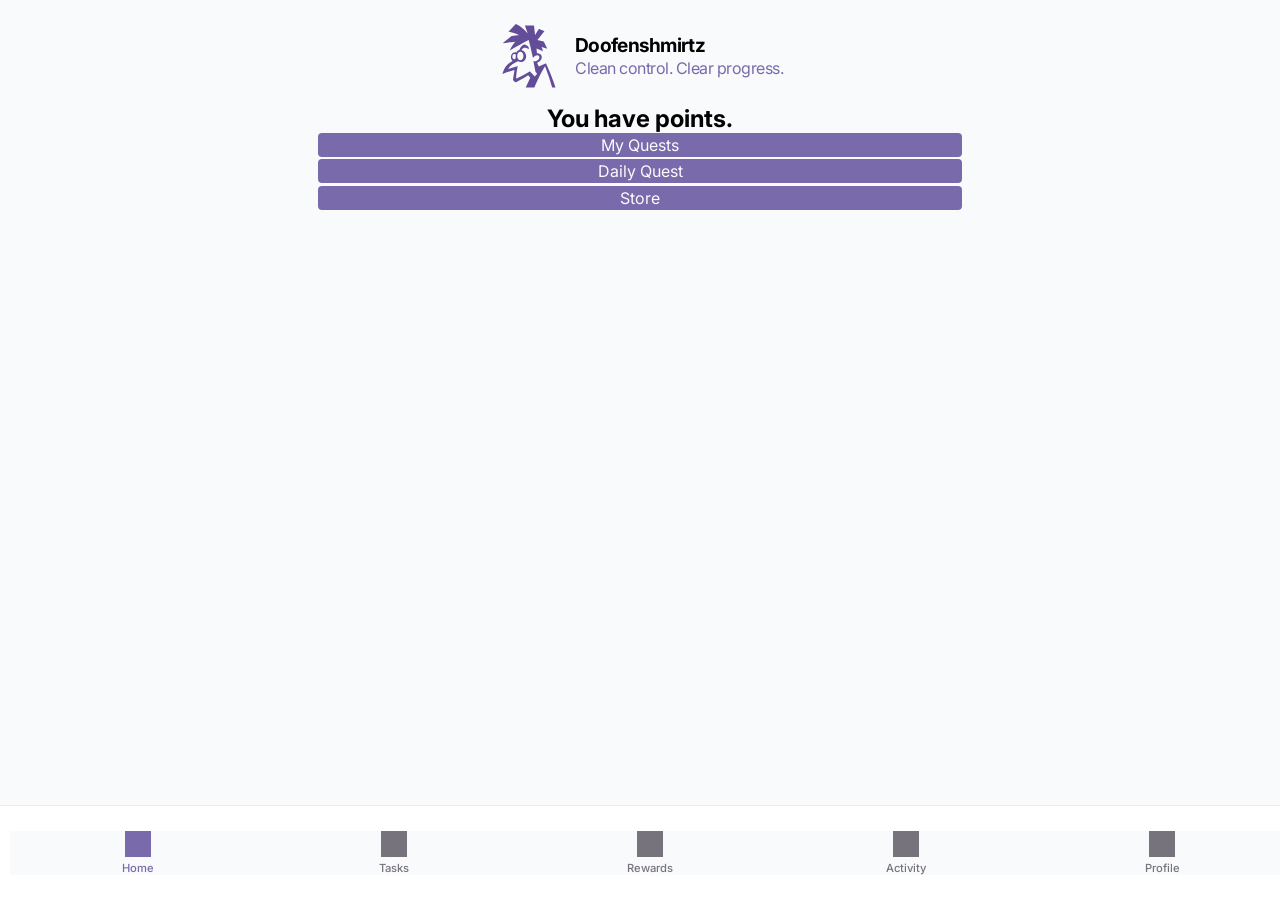
==== frontend/index.html @ cbff8dda "Merge branch 'development' into feat/authentication-flow" ====
<!-- Use backend code to fetch user info, to be reflected in the home page and profile section -->

<head>
    <link rel="stylesheet" href="css/style.css">
    <link rel="stylesheet" href="./css/common.css">
    <link rel="stylesheet" href="./css/font.css">
    <link rel="stylesheet" href="./css/icon.css">
    <link rel="stylesheet" href="./css/nav.css">
    <link rel="stylesheet" href="./css/brand.css">
    <link rel="stylesheet" href="./css/login.css">
    <meta charset="UTF-8">
    <meta name="viewport" content="width=device-width, initial-scale=1.0">

    <title>Doofenshmirtz</title>
</head>

<body>
    <a href="/" class="brand">
        <img class="brand-icon" src="./assets/favicon.svg" alt="">
        <p class="brand__title-container">
            <span class="brand__title-bold">Doofenshmirtz</span>
            <span class="brand__title-description">Clean control. Clear progress.</span>
        </p>
    </a>

    <!-- <a href="" class="header">
        <div class="greeting">
            <h1>Welkom, <?= $username ?? ''?></h1>
        </div>

    </a> -->



    <main>
        <div class="current-points">
            <h2>
                You have <?= $points ?? 0 ?> points.
            </h2>
        </div>

        
        <section class="main-card"> 
            <a href="my-quests.html">
                My Quests
            </a>

            <a href="daily-quest.html">
                Daily Quest
            </a>
        </section>

        <section class="store-section">
                <a href="store.html">Store</a>
        </section>

        
    </main>

    <nav>
        <a href="/">
            <span class="icon icon-home-bg current"></span>
            Home
        </a>

        <a href="/tasks">
            <span class="icon icon-tasks"></span>
            Tasks
        </a>

        <a href="/rewards">
            <span class="icon icon-present"></span>
            Rewards
        </a>

        <a href="/activity">
            <span class="icon icon-activity"></span>
            Activity
        </a>

        <a href="/profile">
            <span class="icon icon-profile"></span>
            Profile
        </a>
    </nav>


<!-- Script for backend API calls -->
    <script type="module">
        import { authApi } from './js/api/index.js';


        console.log(authApi);


    </script>
</body>
---- frontend/css/style.css ----
* {
    background-color: #f8fafb;
    font-family: inter, sans-serif;
    margin: 0;
    padding: 0;
}

h1, h2 {
    color: #030303;
}

/* Nav bar */

/* .header {
    display: flex;
    background-color: #FBFBFB;
    text-decoration: none;
    width: 100%;
    height: 7.2vh;
    flex-direction: row;
    justify-content: space-between;
    padding: 1.7vw 1.7vw;
    position: sticky;
    top: 0;
    z-index: 999;
    border-bottom: 3px solid #e2e5eb;
} */

.greeting, .greeting h1 {
    display: flex;
    background-color: #FBFBFB;
    flex: 1;
    width: 50px;
    align-items: center;
}


/* Main Sections  */

main {
    display: flex;
    flex-direction: column;
    justify-content: center;
    align-items: center;
    width: 100%;

    padding: 0;
    margin: 0;
}

.current-points {
    display: flex;
    justify-content: center;
    align-items: center;
}

.main-card, .store-section {
    display: flex;
    flex-direction: column;
    justify-content: center;
    align-items: center;

    width: 50%;
    height: 50%;
}

.main-card a, .store-section a {
    display: flex;
    justify-content: center;
    width: 100%;
    height: 8vh;
    margin-bottom: 0.25vh;
    flex: 1;
    background-color: #796AAC;
    border: 2px solid #796AAC;
    color: #fbfbfb;
    text-decoration: none;
    border-radius: 4px;
}

.main-card a:hover, .store-section a:hover {
    background-color: #fbfbfb;
    color: #796AAC;
}





/* footer */

footer {
    display: flex;
    flex-direction: row;
    position: absolute;
  
}
---- frontend/css/font.css ----
@import url('https://fonts.googleapis.com/css2?family=Inter:opsz,wght@14..32,100..900&display=swap');

:root {
  --font-thin: 100;
  --font-light: 300;
  --font-regular: 400;
  --font-medium: 500;
  --font-semibold: 600;
  --font-bold: 700;
  --font-black: 900;
}

body {
  font-family: "Inter", sans-serif;
  font-optical-sizing: auto;
  font-weight: var(--font-regular);
}
---- frontend/css/nav.css ----
nav {
    width: 100%;
    height: 78px;

    padding:
        8px
        max(10px, env(safe-area-inset-right))
        max(8px, env(safe-area-inset-bottom))
        max(10px, env(safe-area-inset-left));

    position: fixed;
    z-index: 100;

    left: 0;
    bottom: 0;

    display: flex;
    align-items: center;
    justify-content: space-around;

    border-top: 1px solid #ECEAF0;

    background-color: rgba(255, 255, 255, 0.96);
}

nav > a {
    min-width: 58px;

    display: flex;
    flex: 1;
    flex-direction: column;
    align-items: center;
    justify-content: center;
    gap: 4px;

    text-decoration: none;

    font-size: 0.7rem;
    font-weight: var(--font-medium);

    color: #77737D;

    transition: color 150ms ease;
}

nav > a > .icon {
    width: 26px;
    height: 26px;

    background-color: currentColor;
}

nav > a:hover {
    color: #4A4650;
}

nav > a:has(> .current) {
    color: #796AAC;
}
---- frontend/css/brand.css ----
.brand {
    padding: 24px 20px 16px;

    display: flex;
    align-items: center;
    justify-content: center;
    gap: 14px;

    text-decoration: none;
    color: #030303;
}

.brand-icon {
    width: 64px;
    height: 64px;
}

.brand__title-container {
    margin: 0;

    display: flex;
    flex-direction: column;

    line-height: 1.15;
}

.brand__title-bold {
    font-size: 1.2rem;
    font-weight: var(--font-bold);
    letter-spacing: -0.7px;
}

.brand__title-description {
    margin-top: 3px;

    font-size: 1rem;
    font-weight: var(--font-regular);
    letter-spacing: -0.5px;

    color: #796AAC;
}
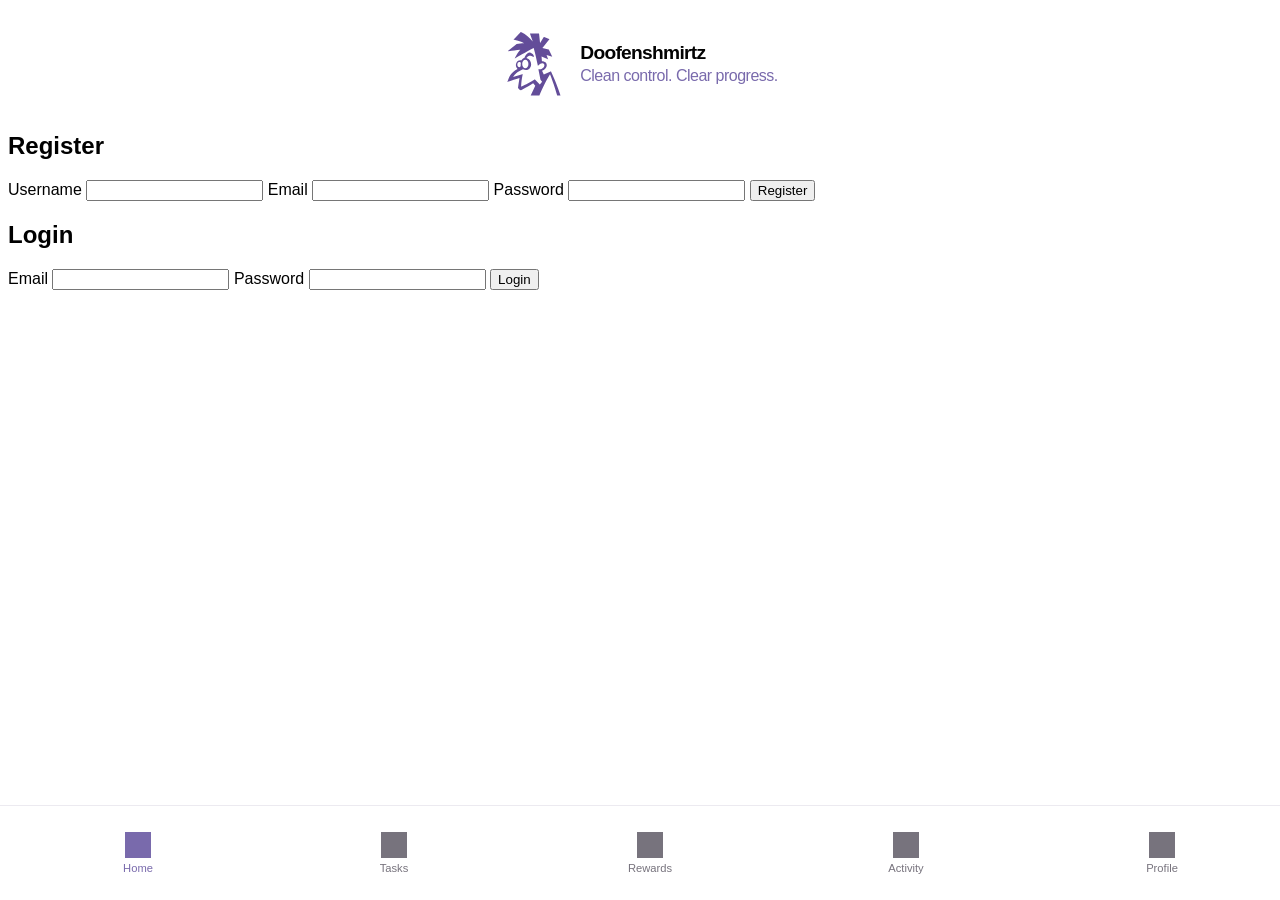
==== commit b89f45c4: "fix: update homepage stylesheet paths" ====
--- a/frontend/index.html
+++ b/frontend/index.html
@@ -1,13 +1,12 @@
 <!-- Use backend code to fetch user info, to be reflected in the home page and profile section -->
 
 <head>
-    <link rel="stylesheet" href="css/style.css">
-    <link rel="stylesheet" href="./css/common.css">
-    <link rel="stylesheet" href="./css/font.css">
-    <link rel="stylesheet" href="./css/icon.css">
-    <link rel="stylesheet" href="./css/nav.css">
-    <link rel="stylesheet" href="./css/brand.css">
-    <link rel="stylesheet" href="./css/login.css">
+    <link rel="stylesheet" href="./css/base/common.css">
+    <link rel="stylesheet" href="./css/base/colors.css">
+    <link rel="stylesheet" href="./css/base/font.css">
+    <link rel="stylesheet" href="./css/base/icon.css">
+    <link rel="stylesheet" href="./css/base/brand.css">
+    <link rel="stylesheet" href="./css/components/nav.css">
     <meta charset="UTF-8">
     <meta name="viewport" content="width=device-width, initial-scale=1.0">
 
@@ -15,6 +14,7 @@
 </head>
 
 <body>
+    <h1>Hallo <span id="username"></span></h1>
     <a href="/" class="brand">
         <img class="brand-icon" src="./assets/favicon.svg" alt="">
         <p class="brand__title-container">
@@ -27,10 +27,7 @@
         <div class="greeting">
             <h1>Welkom, <?= $username ?? ''?></h1>
         </div>
-
     </a> -->
-
-
 
     <main>
         <div class="current-points">
@@ -53,45 +50,32 @@
         <section class="store-section">
                 <a href="store.html">Store</a>
         </section>
-
         
     </main>
 
     <nav>
-        <a href="/">
-            <span class="icon icon-home-bg current"></span>
+        <a href="./index.html">
+            <span class="icon icon-home"></span>
             Home
         </a>
-
-        <a href="/tasks">
+        <a href="./tasks.html">
             <span class="icon icon-tasks"></span>
             Tasks
         </a>
-
-        <a href="/rewards">
+        <a href="./rewards.html">
             <span class="icon icon-present"></span>
             Rewards
         </a>
-
-        <a href="/activity">
+        <a href="./activity.html">
             <span class="icon icon-activity"></span>
             Activity
         </a>
-
-        <a href="/profile">
-            <span class="icon icon-profile"></span>
+        <a href="./profile.html">
+            <span class="icon icon-profile-bg current"></span>
             Profile
         </a>
     </nav>
-
-
-<!-- Script for backend API calls -->
-    <script type="module">
-        import { authApi } from './js/api/index.js';
-
-
-        console.log(authApi);
-
-
-    </script>
+    
+    <!-- Script for backend API calls -->
+    <script type="module" src="./js/home.js"></script>
 </body>
--- a/frontend/css/base/common.css
+++ b/frontend/css/base/common.css
@@ -0,0 +1,13 @@
+* {
+    box-sizing: border-box;
+    padding: 0;
+    margin: 0;
+}
+
+body {
+    min-height: 100svh;
+    overflow-x: hidden;
+    overflow-y: auto;
+    background-color: var(--color-surface);
+    color: var(--color-text-primary);
+}
--- a/frontend/css/base/colors.css
+++ b/frontend/css/base/colors.css
@@ -0,0 +1,19 @@
+:root {
+    --color-brand-primary: #796AAC;
+    --color-brand-dark: #634D99;
+    --color-brand-light: #E7E6FE;
+    --color-accent-mint: #82F5C6;
+    --color-text-primary: #030303;
+    --color-text-secondary: #50525B;
+    --color-text-muted: #77749A;
+    --color-text-purple: #272844;
+    --color-background: #F8FAFF;
+    --color-surface: #FFFFFF;
+    --color-border: #E2E5EB;
+    --color-border-purple: #B9B2D8;
+    --color-error: #9C0006;
+    --color-error-light: #FFC7CE;
+    --color-error-surface: #FFF4F5;
+    --color-disabled-background: #D9D6E6;
+    --color-disabled-text: #6C6590;
+}
--- a/frontend/css/base/font.css
+++ b/frontend/css/base/font.css
@@ -0,0 +1,17 @@
+@import url('https://fonts.googleapis.com/css2?family=Inter:opsz,wght@14..32,100..900&display=swap');
+
+:root {
+  --font-thin: 100;
+  --font-light: 300;
+  --font-regular: 400;
+  --font-medium: 500;
+  --font-semibold: 600;
+  --font-bold: 700;
+  --font-black: 900;
+}
+
+body {
+  font-family: "Inter", sans-serif;
+  font-optical-sizing: auto;
+  font-weight: var(--font-regular);
+}
--- a/frontend/css/base/icon.css
+++ b/frontend/css/base/icon.css
@@ -0,0 +1,123 @@
+.icon {
+    display: inline-block;
+    flex-shrink: 0;
+
+    background-color: currentColor;
+
+    mask-size: contain;
+    mask-position: center;
+    mask-repeat: no-repeat;
+
+    -webkit-mask-size: contain;
+    -webkit-mask-position: center;
+    -webkit-mask-repeat: no-repeat;
+}
+
+.icon-home {
+    mask-image: url('../../assets/icons/home.svg');
+    -webkit-mask-image: url('../../assets/icons/home.svg');
+}
+
+.icon-home-bg {
+    mask-image: url('../../assets/icons/home-bg.svg');
+    -webkit-mask-image: url('../../assets/icons/home-bg.svg');
+}
+
+.icon-tasks {
+    mask-image: url('../../assets/icons/tasks.svg');
+    -webkit-mask-image: url('../../assets/icons/tasks.svg');
+}
+
+.icon-tasks-bg {
+    mask-image: url('../../assets/icons/tasks-bg.svg');
+    -webkit-mask-image: url('../../assets/icons/tasks-bg.svg');
+}
+
+.icon-present {
+    mask-image: url('../../assets/icons/present.svg');
+    -webkit-mask-image: url('../../assets/icons/present.svg');
+}
+
+.icon-present-bg {
+    mask-image: url('../../assets/icons/present-bg.svg');
+    -webkit-mask-image: url('../../assets/icons/present-bg.svg');
+}
+
+.icon-activity {
+    mask-image: url('../../assets/icons/activity.svg');
+    -webkit-mask-image: url('../../assets/icons/activity.svg');
+}
+
+.icon-activity-bg {
+    mask-image: url('../../assets/icons/activity-bg.svg');
+    -webkit-mask-image: url('../../assets/icons/activity-bg.svg');
+}
+
+.icon-profile-thick {
+    mask-image: url('../../assets/icons/profile-thick.svg');
+    -webkit-mask-image: url('../../assets/icons/profile-thick.svg');
+}
+
+.icon-profile {
+    mask-image: url('../../assets/icons/profile.svg');
+    -webkit-mask-image: url('../../assets/icons/profile.svg');
+}
+
+.icon-profile-bg {
+    mask-image: url('../../assets/icons/profile-bg.svg');
+    -webkit-mask-image: url('../../assets/icons/profile-bg.svg');
+}
+
+.icon-mail {
+    mask-image: url('../../assets/icons/mail.svg');
+    -webkit-mask-image: url('../../assets/icons/mail.svg');
+}
+
+.icon-eye-hidden {
+    mask-image: url('../../assets/icons/eye-hidden.svg');
+    -webkit-mask-image: url('../../assets/icons/eye-hidden.svg');
+}
+
+.icon-eye-show {
+    mask-image: url('../../assets/icons/eye-show.svg');
+    -webkit-mask-image: url('../../assets/icons/eye-show.svg');
+}
+
+.icon-google {
+    width: 22px;
+    height: 22px;
+    background-color: transparent;
+    background-image: url('../../assets/logos/google.svg');
+    background-position: center;
+    background-repeat: no-repeat;
+    background-size: contain;
+    mask-image: none;
+    -webkit-mask-image: none;
+}
+
+.icon-microsoft {
+    width: 22px;
+    height: 22px;
+    background-color: transparent;
+    background-image: url('../../assets/logos/microsoft.svg');
+    background-position: center;
+    background-repeat: no-repeat;
+    background-size: contain;
+    mask-image: none;
+    -webkit-mask-image: none;
+}
+
+.icon-exclamation {
+    mask-image: url('../../assets/icons/exclamation.svg');
+    -webkit-mask-image: url('../../assets/icons/exclamation.svg');
+}
+
+.icon-check {
+    mask-image: url('../../assets/icons/check.svg');
+    -webkit-mask-image: url('../../assets/icons/check.svg');
+}
+
+.icon-link-break {
+    mask-image: url('../../assets/icons/link-break.svg');
+    -webkit-mask-image: url('../../assets/icons/link-break.svg');
+}
--- a/frontend/css/base/brand.css
+++ b/frontend/css/base/brand.css
@@ -0,0 +1,42 @@
+.brand {
+    width: 100%;
+    padding-bottom: 5px;
+
+    align-items: center;
+    justify-content: center;
+    display: flex;
+    gap: 14px;
+
+    text-decoration: none;
+    color: var(--color-text-primary);
+}
+
+.brand-icon {
+    width: 64px;
+    height: 64px;
+}
+
+.brand__title-container {
+    margin: 0;
+
+    display: flex;
+    flex-direction: column;
+
+    line-height: 1.15;
+}
+
+.brand__title-bold {
+    font-size: 1.2rem;
+    font-weight: var(--font-bold);
+    letter-spacing: -0.7px;
+}
+
+.brand__title-description {
+    margin-top: 3px;
+
+    font-size: 1rem;
+    font-weight: var(--font-regular);
+    letter-spacing: -0.5px;
+
+    color: var(--color-brand-primary);
+}
--- a/frontend/css/components/nav.css
+++ b/frontend/css/components/nav.css
@@ -0,0 +1,44 @@
+nav {
+    width: 100%;
+    height: 78px;
+    padding: 8px max(10px, env(safe-area-inset-right)) max(8px, env(safe-area-inset-bottom)) max(10px, env(safe-area-inset-left));
+    position: fixed;
+    z-index: 100;
+    left: 0;
+    bottom: 0;
+    display: flex;
+    align-items: center;
+    justify-content: space-around;
+    border-top: 1px solid #ECEAF0;
+    background-color: rgba(255, 255, 255, 0.96);
+    z-index: 3;
+}
+
+nav > a {
+    min-width: 58px;
+    display: flex;
+    flex: 1;
+    flex-direction: column;
+    align-items: center;
+    justify-content: center;
+    gap: 4px;
+    text-decoration: none;
+    font-size: 0.7rem;
+    font-weight: var(--font-medium);
+    color: #77737D;
+    transition: color 150ms ease;
+}
+
+nav > a > .icon {
+    width: 26px;
+    height: 26px;
+    background-color: currentColor;
+}
+
+nav > a:hover {
+    color: #4A4650;
+}
+
+nav > a:has(> .current) {
+    color: var(--color-brand-primary);
+}
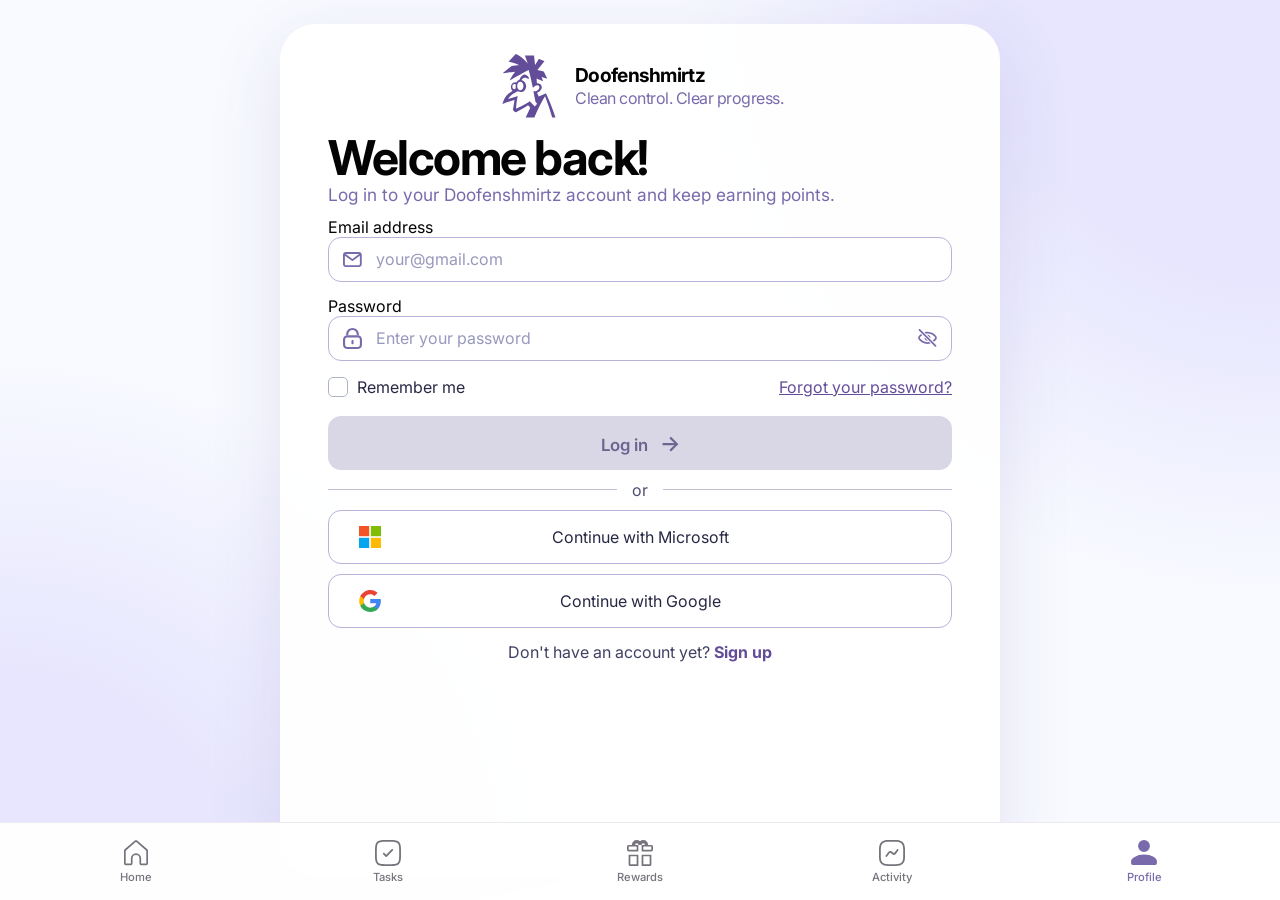
==== commit 6a46d12d: "added small littol line for showing points in homepage through js" ====
--- a/frontend/index.html
+++ b/frontend/index.html
@@ -7,6 +7,7 @@
     <link rel="stylesheet" href="./css/base/icon.css">
     <link rel="stylesheet" href="./css/base/brand.css">
     <link rel="stylesheet" href="./css/components/nav.css">
+    <link rel="stylesheet" href="./css/base/home.css">
     <meta charset="UTF-8">
     <meta name="viewport" content="width=device-width, initial-scale=1.0">
 
@@ -31,8 +32,8 @@
 
     <main>
         <div class="current-points">
-            <h2>
-                You have <?= $points ?? 0 ?> points.
+            <h2 id="current-points-user">
+                
             </h2>
         </div>
 
--- a/frontend/css/base/home.css
+++ b/frontend/css/base/home.css
@@ -0,0 +1,97 @@
+* {
+    background-color: #f8fafb;
+    font-family: inter, sans-serif;
+    margin: 0;
+    padding: 0;
+}
+
+h1, h2 {
+    color: #030303;
+}
+
+/* Nav bar */
+
+/* .header {
+    display: flex;
+    background-color: #FBFBFB;
+    text-decoration: none;
+    width: 100%;
+    height: 7.2vh;
+    flex-direction: row;
+    justify-content: space-between;
+    padding: 1.7vw 1.7vw;
+    position: sticky;
+    top: 0;
+    z-index: 999;
+    border-bottom: 3px solid #e2e5eb;
+} */
+
+.greeting, .greeting h1 {
+    display: flex;
+    background-color: #FBFBFB;
+    flex: 1;
+    width: 50px;
+    align-items: center;
+}
+
+
+/* Main Sections  */
+
+main {
+    display: flex;
+    flex-direction: column;
+    justify-content: center;
+    align-items: center;
+    width: 100%;
+
+    padding: 0;
+    margin: 0;
+}
+
+.current-points {
+    display: flex;
+    justify-content: center;
+    align-items: center;
+}
+
+.main-card, .store-section {
+    display: flex;
+    flex-direction: column;
+    justify-content: center;
+    align-items: center;
+
+    width: 50%;
+    height: 50%;
+}
+
+.main-card a, .store-section a {
+    display: flex;
+    justify-content: center;
+    width: 100%;
+    height: 8vh;
+    margin-bottom: 0.25vh;
+    flex: 1;
+    background-color: #796AAC;
+    border: 2px solid #796AAC;
+    color: #fbfbfb;
+    text-decoration: none;
+    border-radius: 4px;
+}
+
+.main-card a:hover, .store-section a:hover {
+    background-color: #fbfbfb;
+    color: #796AAC;
+}
+
+
+
+
+
+/* footer */
+
+footer {
+    display: flex;
+    flex-direction: row;
+    position: absolute;
+  
+}
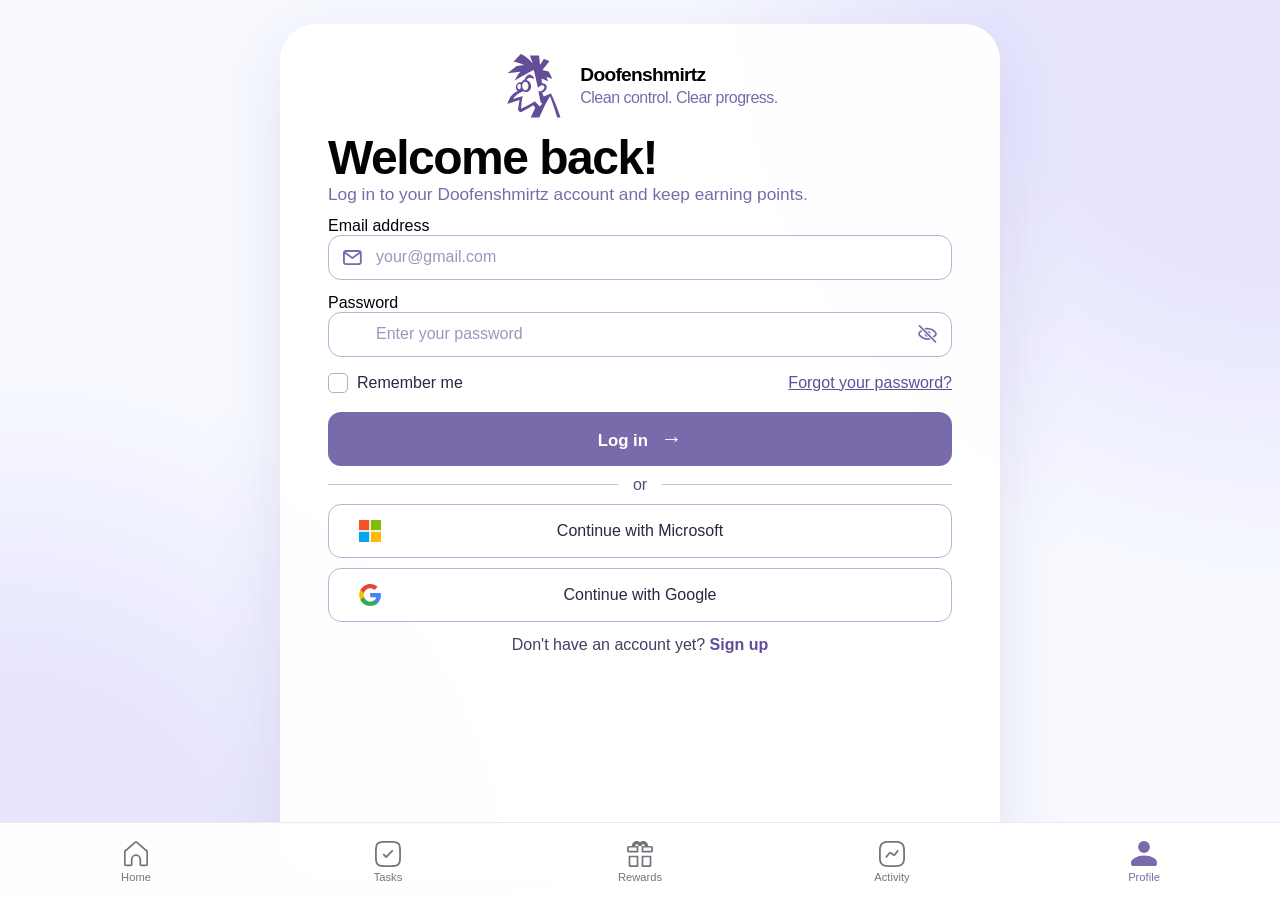
==== commit 112fd0ec: "fixed basically everything that we were having issues with by importing everything from development" ====
--- a/frontend/index.html
+++ b/frontend/index.html
@@ -7,7 +7,6 @@
     <link rel="stylesheet" href="./css/base/icon.css">
     <link rel="stylesheet" href="./css/base/brand.css">
     <link rel="stylesheet" href="./css/components/nav.css">
-    <link rel="stylesheet" href="./css/base/home.css">
     <meta charset="UTF-8">
     <meta name="viewport" content="width=device-width, initial-scale=1.0">
 
@@ -32,8 +31,8 @@
 
     <main>
         <div class="current-points">
-            <h2 id="current-points-user">
-                
+            <h2>
+                You have <?= $points ?? 0 ?> points.
             </h2>
         </div>
 
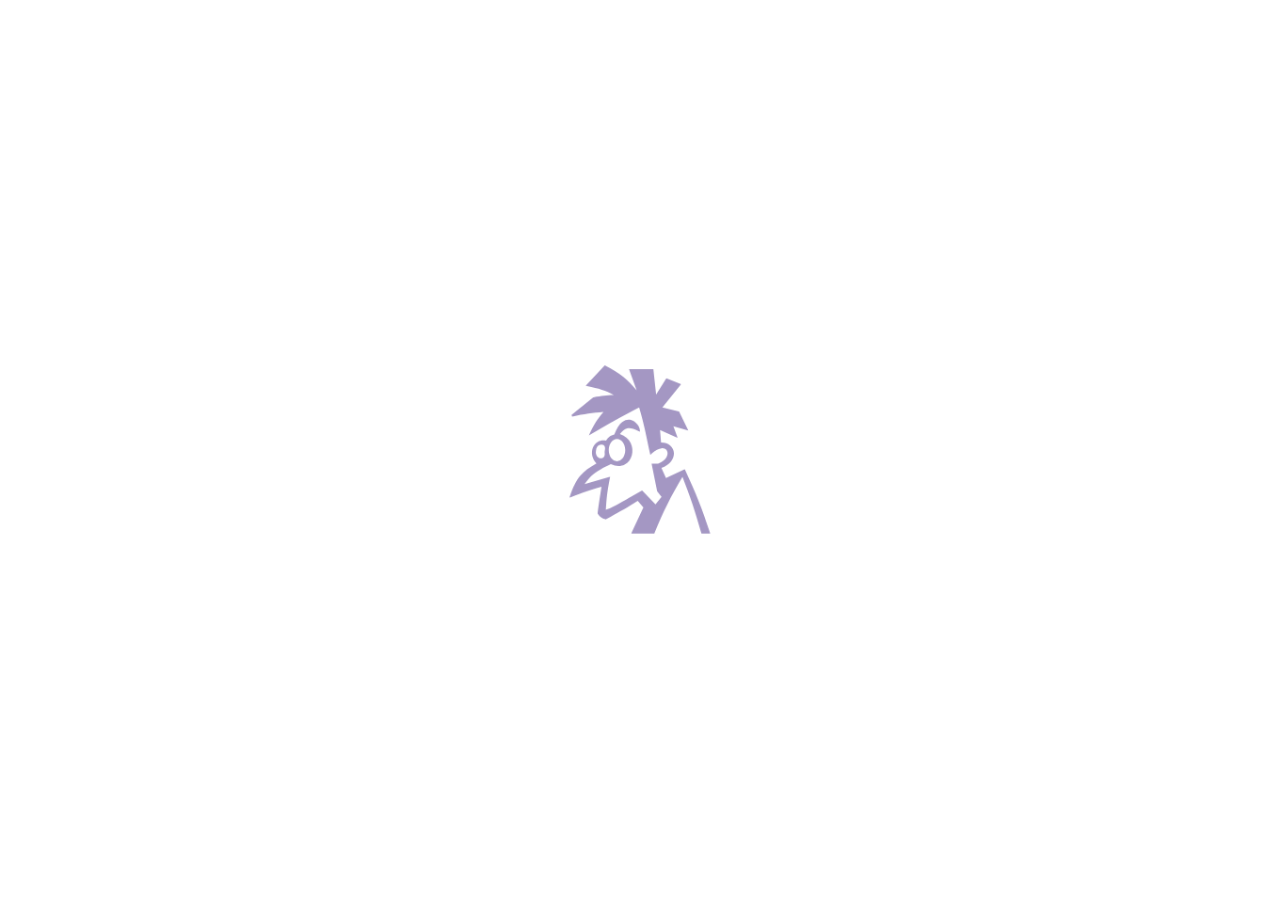
==== commit 2828e4e7: "feat(frontend): add task activity foundation and structure Add the frontend placeholders and client " ====
--- a/frontend/index.html
+++ b/frontend/index.html
@@ -13,9 +13,12 @@
     <title>Doofenshmirtz</title>
 </head>
 
-<body>
+<body class="is-loading">
+    <div class="page-loader" role="status" aria-label="Page loading">
+        <img class="page-loader__logo" src="./assets/favicon.svg" alt="">
+    </div>
     <h1>Hallo <span id="username"></span></h1>
-    <a href="/" class="brand">
+    <a href="./index.html" class="brand">
         <img class="brand-icon" src="./assets/favicon.svg" alt="">
         <p class="brand__title-container">
             <span class="brand__title-bold">Doofenshmirtz</span>
@@ -77,5 +80,7 @@
     </nav>
     
     <!-- Script for backend API calls -->
-    <script type="module" src="./js/home.js"></script>
+    <script type="module" src="./js/components/loader.js"></script>
+    <script type="module" src="./js/components/nav.js"></script>
+    <script type="module" src="./js/pages/home.js"></script>
 </body>
--- a/frontend/css/base/common.css
+++ b/frontend/css/base/common.css
@@ -11,3 +11,53 @@
     background-color: var(--color-surface);
     color: var(--color-text-primary);
 }
+
+body.is-loading {
+    overflow: hidden;
+}
+
+.page-loader {
+    position: fixed;
+    z-index: 1000;
+    inset: 0;
+    display: grid;
+    place-items: center;
+    background: var(--color-surface);
+    opacity: 1;
+    visibility: visible;
+    transition: opacity 420ms ease, visibility 420ms ease;
+}
+
+.page-loader__logo {
+    width: clamp(96px, 14vw, 150px);
+    height: auto;
+    animation: loaderPulse 1.25s ease-in-out infinite;
+}
+
+.page-loader.is-hidden {
+    opacity: 0;
+    visibility: hidden;
+    pointer-events: none;
+}
+
+@keyframes loaderPulse {
+    0%, 100% {
+        opacity: 0.58;
+        transform: scale(0.94);
+    }
+
+    50% {
+        opacity: 1;
+        transform: scale(1);
+    }
+}
+
+@media (prefers-reduced-motion: reduce) {
+    .page-loader__logo {
+        animation: none;
+    }
+
+    .page-loader {
+        transition-duration: 1ms;
+    }
+}
--- a/frontend/css/base/colors.css
+++ b/frontend/css/base/colors.css
@@ -1,4 +1,6 @@
 :root {
+    --sidebar-width: 248px;
+    --sidebar-collapsed-width: 76px;
     --color-brand-primary: #796AAC;
     --color-brand-dark: #634D99;
     --color-brand-light: #E7E6FE;
@@ -16,4 +18,4 @@
     --color-error-surface: #FFF4F5;
     --color-disabled-background: #D9D6E6;
     --color-disabled-text: #6C6590;
-}+}
--- a/frontend/css/components/nav.css
+++ b/frontend/css/components/nav.css
@@ -1,7 +1,11 @@
 nav {
     width: 100%;
     height: 78px;
-    padding: 8px max(10px, env(safe-area-inset-right)) max(8px, env(safe-area-inset-bottom)) max(10px, env(safe-area-inset-left));
+    padding: 
+        8px 
+        max(10px, env(safe-area-inset-right)) 
+        max(8px, env(safe-area-inset-bottom)) 
+        max(10px, env(safe-area-inset-left));
     position: fixed;
     z-index: 100;
     left: 0;
@@ -9,36 +13,261 @@
     display: flex;
     align-items: center;
     justify-content: space-around;
-    border-top: 1px solid #ECEAF0;
+    border-top: 1px solid var(--color-border);
     background-color: rgba(255, 255, 255, 0.96);
+    box-shadow: 0 -8px 24px rgba(39, 40, 68, 0.06);
+    backdrop-filter: blur(14px);
     z-index: 3;
 }
 
 nav > a {
+    position: relative;
     min-width: 58px;
+    min-height: 58px;
+    padding: 8px 10px;
     display: flex;
     flex: 1;
     flex-direction: column;
     align-items: center;
     justify-content: center;
-    gap: 4px;
+    gap: 5px;
     text-decoration: none;
     font-size: 0.7rem;
     font-weight: var(--font-medium);
-    color: #77737D;
-    transition: color 150ms ease;
+    color: var(--color-text-muted);
+    border-radius: 14px;
+    transition: color 180ms ease, background-color 180ms ease, transform 180ms ease;
 }
 
 nav > a > .icon {
     width: 26px;
     height: 26px;
     background-color: currentColor;
+    transition: transform 180ms ease;
 }
 
 nav > a:hover {
-    color: #4A4650;
+    color: var(--color-brand-dark);
+    background-color: var(--color-brand-light);
+    transform: translateY(-2px);
+}
+
+nav > a:hover > .icon {
+    transform: scale(1.08);
 }
 
 nav > a:has(> .current) {
     color: var(--color-brand-primary);
-}+    background-color: var(--color-brand-light);
+}
+
+nav > a:has(> .current)::after {
+    content: '';
+    position: absolute;
+    background-color: var(--color-brand-primary);
+}
+
+.sidebar-toggle {
+    display: none;
+}
+
+@media (min-width: 900px) {
+    body:not(.auth-page),
+    body.auth-page {
+        padding-left: var(--sidebar-width);
+        transition: padding-left 240ms cubic-bezier(0.22, 1, 0.36, 1);
+    }
+
+    body:not(.auth-page) > .brand {
+        position: relative;
+        z-index: 11;
+        justify-content: flex-start;
+        padding: 28px 48px 12px;
+        padding-right: 58px;
+    }
+
+    body.auth-page > .auth-card > .brand {
+        position: fixed;
+        z-index: 11;
+        top: 28px;
+        left: 0;
+        width: var(--sidebar-width);
+        padding: 0 58px 0 18px;
+        justify-content: flex-start;
+    }
+
+    nav {
+        top: 0;
+        bottom: auto;
+        left: 0;
+        width: var(--sidebar-width);
+        height: 100svh;
+        padding: 118px 18px 24px;
+        flex-direction: column;
+        justify-content: flex-start;
+        align-items: stretch;
+        gap: 8px;
+        border-top: 0;
+        border-right: 1px solid var(--color-border);
+        background: linear-gradient(
+            to bottom,
+            transparent 0,
+            transparent 96px,
+            rgba(255, 255, 255, 0.96) 96px,
+            rgba(255, 255, 255, 0.96) 100%
+        );
+        backdrop-filter: none;
+        box-shadow: 8px 0 28px rgba(39, 40, 68, 0.06);
+        z-index: 12;
+        transition: width 240ms cubic-bezier(0.22, 1, 0.36, 1);
+    }
+
+    nav > a {
+        flex: 0 0 auto;
+        min-width: 0;
+        min-height: 54px;
+        padding: 12px 16px;
+        flex-direction: row;
+        justify-content: flex-start;
+        gap: 14px;
+        font-size: 0.9rem;
+        border-radius: 14px;
+    }
+
+    nav > a > .icon {
+        width: 22px;
+        height: 22px;
+    }
+
+    nav > a:has(> .current)::after {
+        top: 12px;
+        right: 0;
+        bottom: 12px;
+        width: 3px;
+        border-radius: 3px 0 0 3px;
+    }
+
+    body.sidebar-collapsed nav {
+        width: var(--sidebar-width);
+        padding-right: 10px;
+        padding-left: 10px;
+    }
+
+    body.sidebar-collapsed nav > a {
+        justify-content: center;
+        padding-right: 10px;
+        padding-left: 10px;
+    }
+
+    body.sidebar-collapsed nav > a {
+        font-size: 0;
+    }
+
+    .sidebar-toggle,
+    .sidebar-resize {
+        position: absolute;
+        border: 0;
+        background: transparent;
+    }
+
+    .sidebar-toggle {
+        display: inline-flex;
+        align-items: center;
+        justify-content: center;
+        top: 30px;
+        left: 100%;
+        width: 42px;
+        height: 42px;
+        border: 0;
+        border-radius: 0 12px 12px 0;
+        color: var(--color-text-muted);
+        cursor: pointer;
+        font-size: 1.6rem;
+        line-height: 1;
+        z-index: 2;
+        background-color: rgba(255, 255, 255, 0.96);
+        box-shadow: 6px 4px 12px rgba(39, 40, 68, 0.06);
+        transform: none;
+        transition: color 180ms ease, background-color 180ms ease;
+    }
+
+    .sidebar-toggle span {
+        display: inline-block;
+        transition: transform 240ms cubic-bezier(0.22, 1, 0.36, 1);
+    }
+
+    .sidebar-toggle:hover,
+    .sidebar-toggle:focus-visible {
+        background-color: var(--color-brand-light);
+        color: var(--color-brand-dark);
+        outline: none;
+    }
+
+    .sidebar-resize {
+        top: 0;
+        right: -5px;
+        width: 10px;
+        height: 100%;
+        cursor: ew-resize;
+        touch-action: none;
+    }
+
+    .sidebar-resize::after {
+        content: '';
+        position: absolute;
+        top: 50%;
+        left: 3px;
+        width: 3px;
+        height: 42px;
+        border-radius: 4px;
+        background: var(--color-border-purple);
+        opacity: 0;
+        transform: translateY(-50%);
+        transition: opacity 180ms ease;
+    }
+
+    .sidebar-resize:hover::after,
+    .sidebar-resizing .sidebar-resize::after {
+        opacity: 1;
+    }
+
+    body.sidebar-resizing,
+    body.sidebar-resizing * {
+        cursor: ew-resize !important;
+        user-select: none !important;
+    }
+
+    body.sidebar-collapsed .sidebar-toggle {
+        left: 100%;
+    }
+
+    body.sidebar-collapsed .sidebar-toggle span {
+        transform: rotate(180deg);
+    }
+
+    body.sidebar-collapsed .sidebar-resize {
+        display: none;
+    }
+
+    body.sidebar-collapsed .brand__title-container {
+        display: none;
+    }
+
+    body.sidebar-collapsed .brand-icon {
+        width: 48px;
+        height: 48px;
+    }
+
+    body.sidebar-collapsed > .brand,
+    body.auth-page.sidebar-collapsed > .auth-card > .brand {
+        width: var(--sidebar-width);
+        padding-right: 10px;
+        padding-left: 10px;
+    }
+
+    body:not(.sidebar-collapsed) > .brand .brand__title-container,
+    body.auth-page:not(.sidebar-collapsed) > .auth-card > .brand .brand__title-container {
+        min-width: 0;
+        overflow-wrap: anywhere;
+    }
+}
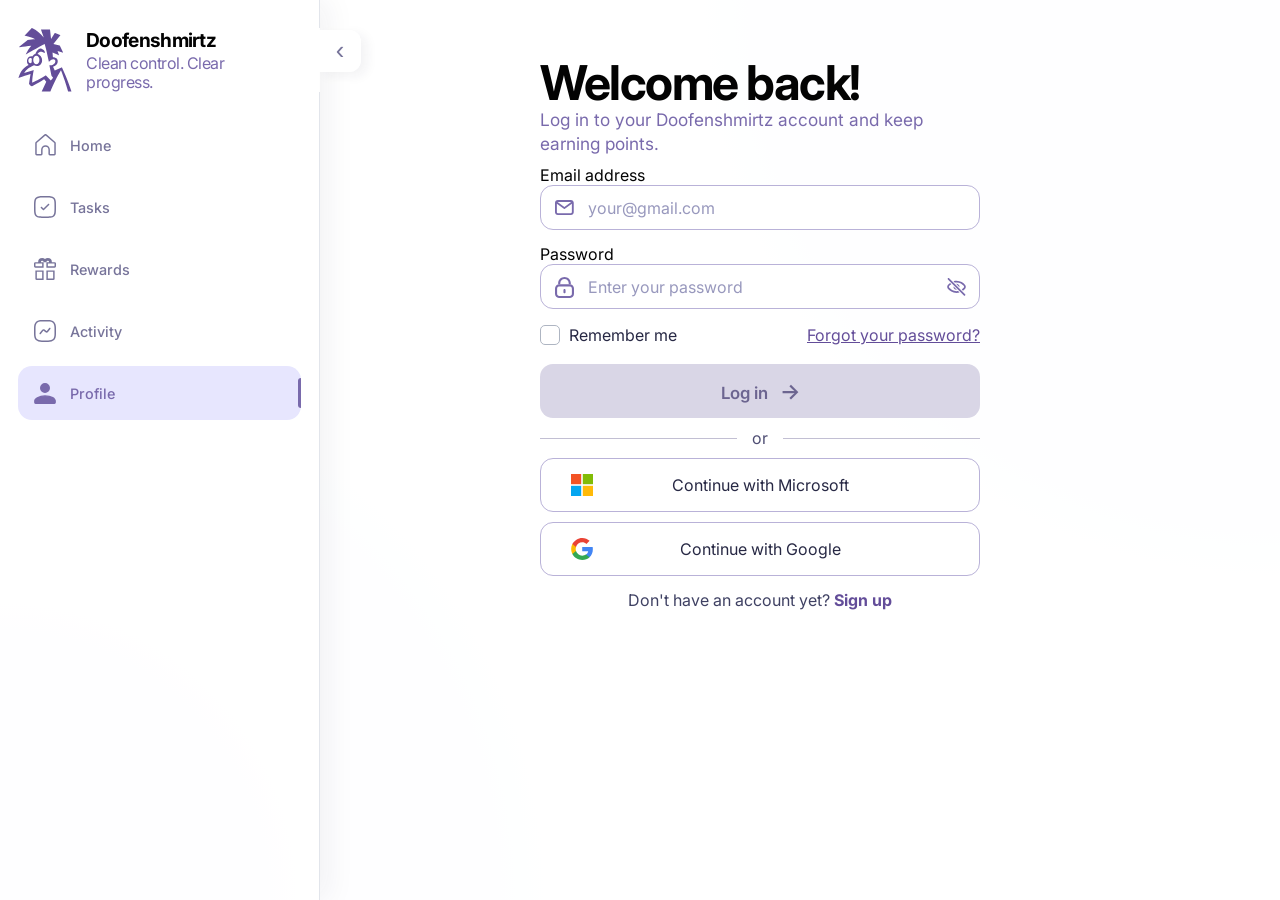
==== commit 91c36222: "feat: integrate task lifecycle and verification flows - integrate task creation, moderation and comp" ====
--- a/frontend/index.html
+++ b/frontend/index.html
@@ -7,6 +7,16 @@
     <link rel="stylesheet" href="./css/base/icon.css">
     <link rel="stylesheet" href="./css/base/brand.css">
     <link rel="stylesheet" href="./css/components/nav.css">
+    <!--
+        --- Team integration: Homepage ---
+        Original feature author: Nat
+        Source branch: feat/full-homepage
+        Original homepage feature preserved where compatible.
+        Integration by Toon van Berkel:
+        - adapted to the current development structure
+        - retained the current shared stylesheet/API structure
+    -->
+    <link rel="stylesheet" href="./css/style.css">
     <meta charset="UTF-8">
     <meta name="viewport" content="width=device-width, initial-scale=1.0">
 
@@ -20,10 +30,10 @@
     <h1>Hallo <span id="username"></span></h1>
     <a href="./index.html" class="brand">
         <img class="brand-icon" src="./assets/favicon.svg" alt="">
-        <p class="brand__title-container">
+        <span class="brand__title-container">
             <span class="brand__title-bold">Doofenshmirtz</span>
             <span class="brand__title-description">Clean control. Clear progress.</span>
-        </p>
+        </span>
     </a>
 
     <!-- <a href="" class="header">
@@ -35,17 +45,17 @@
     <main>
         <div class="current-points">
             <h2>
-                You have <?= $points ?? 0 ?> points.
+                You have <span id="points-balance">0</span> points.
             </h2>
         </div>
 
         
         <section class="main-card"> 
-            <a href="my-quests.html">
+            <a href="tasks.html">
                 My Quests
             </a>
 
-            <a href="daily-quest.html">
+            <a href="tasks.html">
                 Daily Quest
             </a>
         </section>
@@ -58,14 +68,14 @@
 
     <nav>
         <a href="./index.html">
-            <span class="icon icon-home"></span>
+            <span class="icon icon-home-bg current"></span>
             Home
         </a>
         <a href="./tasks.html">
             <span class="icon icon-tasks"></span>
             Tasks
         </a>
-        <a href="./rewards.html">
+        <a href="./store.html">
             <span class="icon icon-present"></span>
             Rewards
         </a>
@@ -74,13 +84,14 @@
             Activity
         </a>
         <a href="./profile.html">
-            <span class="icon icon-profile-bg current"></span>
+            <span class="icon icon-profile"></span>
             Profile
         </a>
     </nav>
-    
+
     <!-- Script for backend API calls -->
     <script type="module" src="./js/components/loader.js"></script>
     <script type="module" src="./js/components/nav.js"></script>
     <script type="module" src="./js/pages/home.js"></script>
+    <script type="module" src="./js/pages/home.js"></script>
 </body>
--- a/frontend/css/base/colors.css
+++ b/frontend/css/base/colors.css
@@ -1,5 +1,5 @@
 :root {
-    --sidebar-width: 248px;
+    --sidebar-width: clamp(280px, 24vw, 400px);
     --sidebar-collapsed-width: 76px;
     --color-brand-primary: #796AAC;
     --color-brand-dark: #634D99;
--- a/frontend/css/base/icon.css
+++ b/frontend/css/base/icon.css
@@ -12,12 +12,10 @@
     -webkit-mask-position: center;
     -webkit-mask-repeat: no-repeat;
 }
-
 .icon-home {
     mask-image: url('../../assets/icons/home.svg');
     -webkit-mask-image: url('../../assets/icons/home.svg');
 }
-
 .icon-home-bg {
     mask-image: url('../../assets/icons/home-bg.svg');
     -webkit-mask-image: url('../../assets/icons/home-bg.svg');
@@ -117,6 +115,11 @@
     -webkit-mask-image: url('../../assets/icons/check.svg');
 }
 
+.icon-time {
+    mask-image: url('../../assets/icons/time.svg');
+    -webkit-mask-image: url('../../assets/icons/time.svg');
+}
+
 .icon-link-break {
     mask-image: url('../../assets/icons/link-break.svg');
     -webkit-mask-image: url('../../assets/icons/link-break.svg');
--- a/frontend/css/components/nav.css
+++ b/frontend/css/components/nav.css
@@ -19,7 +19,6 @@
     backdrop-filter: blur(14px);
     z-index: 3;
 }
-
 nav > a {
     position: relative;
     min-width: 58px;
@@ -38,7 +37,6 @@
     border-radius: 14px;
     transition: color 180ms ease, background-color 180ms ease, transform 180ms ease;
 }
-
 nav > a > .icon {
     width: 26px;
     height: 26px;
@@ -78,20 +76,14 @@
         transition: padding-left 240ms cubic-bezier(0.22, 1, 0.36, 1);
     }
 
-    body:not(.auth-page) > .brand {
-        position: relative;
-        z-index: 11;
-        justify-content: flex-start;
-        padding: 28px 48px 12px;
-        padding-right: 58px;
-    }
-
+    body:not(.auth-page) > .brand,
     body.auth-page > .auth-card > .brand {
         position: fixed;
-        z-index: 11;
+        z-index: 13;
         top: 28px;
         left: 0;
         width: var(--sidebar-width);
+        background-color: rgba(255, 255, 255, 0.96);
         padding: 0 58px 0 18px;
         justify-content: flex-start;
     }
@@ -109,13 +101,7 @@
         gap: 8px;
         border-top: 0;
         border-right: 1px solid var(--color-border);
-        background: linear-gradient(
-            to bottom,
-            transparent 0,
-            transparent 96px,
-            rgba(255, 255, 255, 0.96) 96px,
-            rgba(255, 255, 255, 0.96) 100%
-        );
+        background: rgba(255, 255, 255, 0.96);
         backdrop-filter: none;
         box-shadow: 8px 0 28px rgba(39, 40, 68, 0.06);
         z-index: 12;
--- a/frontend/css/style.css
+++ b/frontend/css/style.css
@@ -0,0 +1,94 @@
+* {
+    font-family: inter, sans-serif;
+    margin: 0;
+    padding: 0;
+}
+
+h1, h2 {
+    color: #030303;
+}
+
+/* Nav bar */
+
+/* .header {
+    display: flex;
+    background-color: #FBFBFB;
+    text-decoration: none;
+    width: 100%;
+    height: 7.2vh;
+    flex-direction: row;
+    justify-content: space-between;
+    padding: 1.7vw 1.7vw;
+    position: sticky;
+    top: 0;
+    z-index: 999;
+    border-bottom: 3px solid #e2e5eb;
+} */
+
+.greeting, .greeting h1 {
+    display: flex;
+    flex: 1;
+    width: 50px;
+    align-items: center;
+}
+
+
+/* Main Sections  */
+
+main {
+    display: flex;
+    flex-direction: column;
+    justify-content: center;
+    align-items: center;
+    width: 100%;
+
+    padding: 0;
+    margin: 0;
+}
+
+.current-points {
+    display: flex;
+    justify-content: center;
+    align-items: center;
+}
+
+.main-card, .store-section {
+    display: flex;
+    flex-direction: column;
+    justify-content: center;
+    align-items: center;
+
+    width: 50%;
+    height: 50%;
+}
+
+.main-card a, .store-section a {
+    display: flex;
+    justify-content: center;
+    width: 100%;
+    height: 8vh;
+    margin-bottom: 0.25vh;
+    flex: 1;
+    background-color: #796AAC;
+    border: 2px solid #796AAC;
+    color: #fbfbfb;
+    text-decoration: none;
+    border-radius: 4px;
+}
+
+.main-card a:hover, .store-section a:hover {
+    color: #796AAC;
+}
+
+
+
+
+
+/* footer */
+
+footer {
+    display: flex;
+    flex-direction: row;
+    position: absolute;
+  
+}
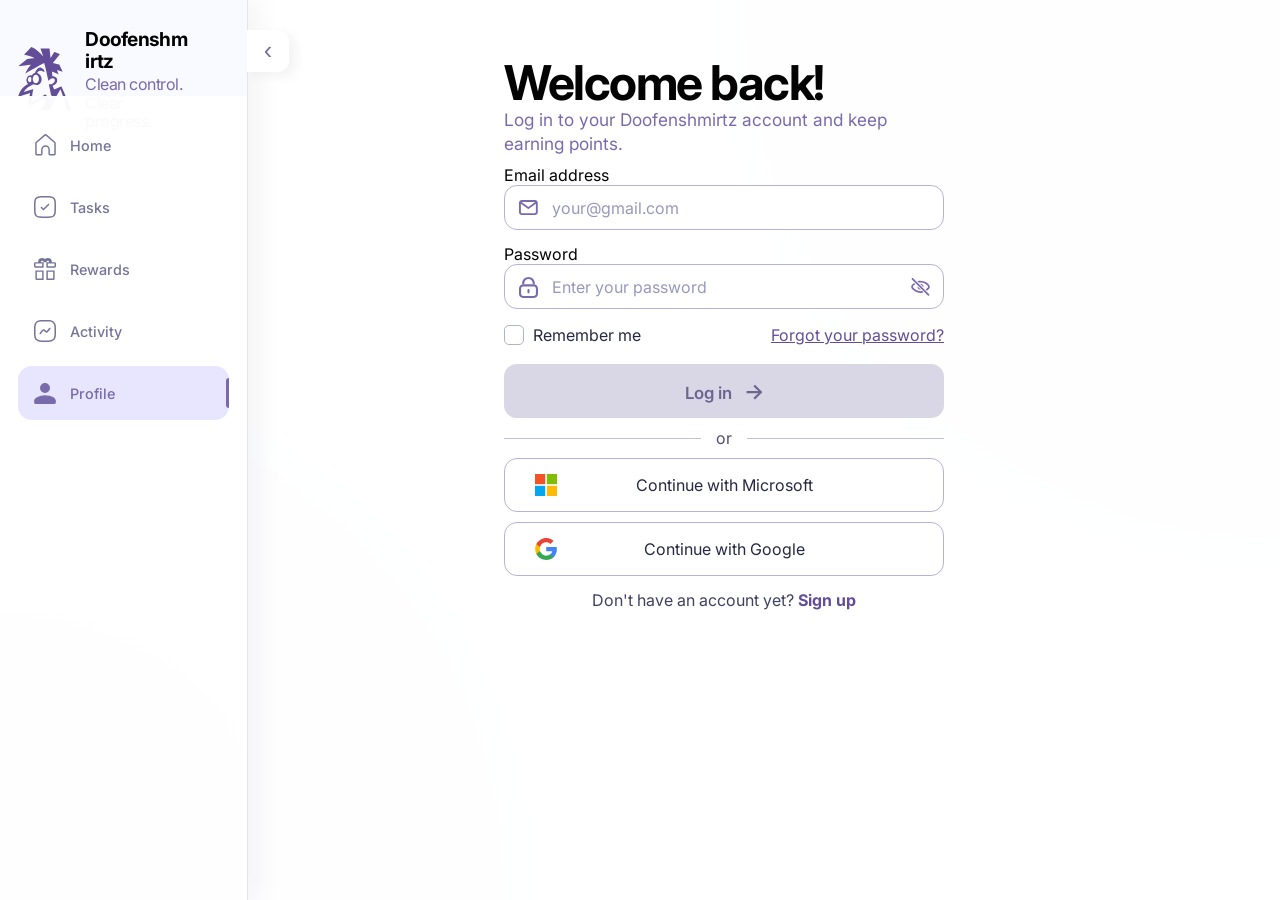
==== commit 0627e84b: "i guess thats what i had left of the homepage" ====
--- a/frontend/index.html
+++ b/frontend/index.html
@@ -7,16 +7,7 @@
     <link rel="stylesheet" href="./css/base/icon.css">
     <link rel="stylesheet" href="./css/base/brand.css">
     <link rel="stylesheet" href="./css/components/nav.css">
-    <!--
-        --- Team integration: Homepage ---
-        Original feature author: Nat
-        Source branch: feat/full-homepage
-        Original homepage feature preserved where compatible.
-        Integration by Toon van Berkel:
-        - adapted to the current development structure
-        - retained the current shared stylesheet/API structure
-    -->
-    <link rel="stylesheet" href="./css/style.css">
+    <link rel="stylesheet" href="./css/base/home.css">
     <meta charset="UTF-8">
     <meta name="viewport" content="width=device-width, initial-scale=1.0">
 
@@ -30,32 +21,26 @@
     <h1>Hallo <span id="username"></span></h1>
     <a href="./index.html" class="brand">
         <img class="brand-icon" src="./assets/favicon.svg" alt="">
-        <span class="brand__title-container">
+        <p class="brand__title-container">
             <span class="brand__title-bold">Doofenshmirtz</span>
             <span class="brand__title-description">Clean control. Clear progress.</span>
-        </span>
+        </p>
     </a>
-
-    <!-- <a href="" class="header">
-        <div class="greeting">
-            <h1>Welkom, <?= $username ?? ''?></h1>
-        </div>
-    </a> -->
 
     <main>
         <div class="current-points">
-            <h2>
-                You have <span id="points-balance">0</span> points.
+            <h2 id="current-points-user">
+                
             </h2>
         </div>
 
         
         <section class="main-card"> 
-            <a href="tasks.html">
+            <a href="my-quests.html">
                 My Quests
             </a>
 
-            <a href="tasks.html">
+            <a href="daily-quest.html">
                 Daily Quest
             </a>
         </section>
@@ -68,14 +53,14 @@
 
     <nav>
         <a href="./index.html">
-            <span class="icon icon-home-bg current"></span>
+            <span class="icon icon-home"></span>
             Home
         </a>
         <a href="./tasks.html">
             <span class="icon icon-tasks"></span>
             Tasks
         </a>
-        <a href="./store.html">
+        <a href="./rewards.html">
             <span class="icon icon-present"></span>
             Rewards
         </a>
@@ -84,14 +69,13 @@
             Activity
         </a>
         <a href="./profile.html">
-            <span class="icon icon-profile"></span>
+            <span class="icon icon-profile-bg current"></span>
             Profile
         </a>
     </nav>
-
+    
     <!-- Script for backend API calls -->
     <script type="module" src="./js/components/loader.js"></script>
     <script type="module" src="./js/components/nav.js"></script>
     <script type="module" src="./js/pages/home.js"></script>
-    <script type="module" src="./js/pages/home.js"></script>
 </body>
--- a/frontend/css/base/colors.css
+++ b/frontend/css/base/colors.css
@@ -1,5 +1,5 @@
 :root {
-    --sidebar-width: clamp(280px, 24vw, 400px);
+    --sidebar-width: 248px;
     --sidebar-collapsed-width: 76px;
     --color-brand-primary: #796AAC;
     --color-brand-dark: #634D99;
--- a/frontend/css/components/nav.css
+++ b/frontend/css/components/nav.css
@@ -19,6 +19,7 @@
     backdrop-filter: blur(14px);
     z-index: 3;
 }
+
 nav > a {
     position: relative;
     min-width: 58px;
@@ -37,6 +38,7 @@
     border-radius: 14px;
     transition: color 180ms ease, background-color 180ms ease, transform 180ms ease;
 }
+
 nav > a > .icon {
     width: 26px;
     height: 26px;
@@ -76,14 +78,20 @@
         transition: padding-left 240ms cubic-bezier(0.22, 1, 0.36, 1);
     }
 
-    body:not(.auth-page) > .brand,
+    body:not(.auth-page) > .brand {
+        position: relative;
+        z-index: 11;
+        justify-content: flex-start;
+        padding: 28px 48px 12px;
+        padding-right: 58px;
+    }
+
     body.auth-page > .auth-card > .brand {
         position: fixed;
-        z-index: 13;
+        z-index: 11;
         top: 28px;
         left: 0;
         width: var(--sidebar-width);
-        background-color: rgba(255, 255, 255, 0.96);
         padding: 0 58px 0 18px;
         justify-content: flex-start;
     }
@@ -101,7 +109,13 @@
         gap: 8px;
         border-top: 0;
         border-right: 1px solid var(--color-border);
-        background: rgba(255, 255, 255, 0.96);
+        background: linear-gradient(
+            to bottom,
+            transparent 0,
+            transparent 96px,
+            rgba(255, 255, 255, 0.96) 96px,
+            rgba(255, 255, 255, 0.96) 100%
+        );
         backdrop-filter: none;
         box-shadow: 8px 0 28px rgba(39, 40, 68, 0.06);
         z-index: 12;
--- a/frontend/css/base/home.css
+++ b/frontend/css/base/home.css
@@ -0,0 +1,97 @@
+* {
+    background-color: #f8fafb;
+    font-family: inter, sans-serif;
+    margin: 0;
+    padding: 0;
+}
+
+h1, h2 {
+    color: #030303;
+}
+
+/* Nav bar */
+
+/* .header {
+    display: flex;
+    background-color: #FBFBFB;
+    text-decoration: none;
+    width: 100%;
+    height: 7.2vh;
+    flex-direction: row;
+    justify-content: space-between;
+    padding: 1.7vw 1.7vw;
+    position: sticky;
+    top: 0;
+    z-index: 999;
+    border-bottom: 3px solid #e2e5eb;
+} */
+
+.greeting, .greeting h1 {
+    display: flex;
+    background-color: #FBFBFB;
+    flex: 1;
+    width: 50px;
+    align-items: center;
+}
+
+
+/* Main Sections  */
+
+main {
+    display: flex;
+    flex-direction: column;
+    justify-content: center;
+    align-items: center;
+    width: 100%;
+
+    padding: 0;
+    margin: 0;
+}
+
+.current-points {
+    display: flex;
+    justify-content: center;
+    align-items: center;
+}
+
+.main-card, .store-section {
+    display: flex;
+    flex-direction: column;
+    justify-content: center;
+    align-items: center;
+
+    width: 50%;
+    height: 50%;
+}
+
+.main-card a, .store-section a {
+    display: flex;
+    justify-content: center;
+    width: 100%;
+    height: 8vh;
+    margin-bottom: 0.25vh;
+    flex: 1;
+    background-color: #796AAC;
+    border: 2px solid #796AAC;
+    color: #fbfbfb;
+    text-decoration: none;
+    border-radius: 4px;
+}
+
+.main-card a:hover, .store-section a:hover {
+    background-color: #fbfbfb;
+    color: #796AAC;
+}
+
+
+
+
+
+/* footer */
+
+footer {
+    display: flex;
+    flex-direction: row;
+    position: absolute;
+  
+}
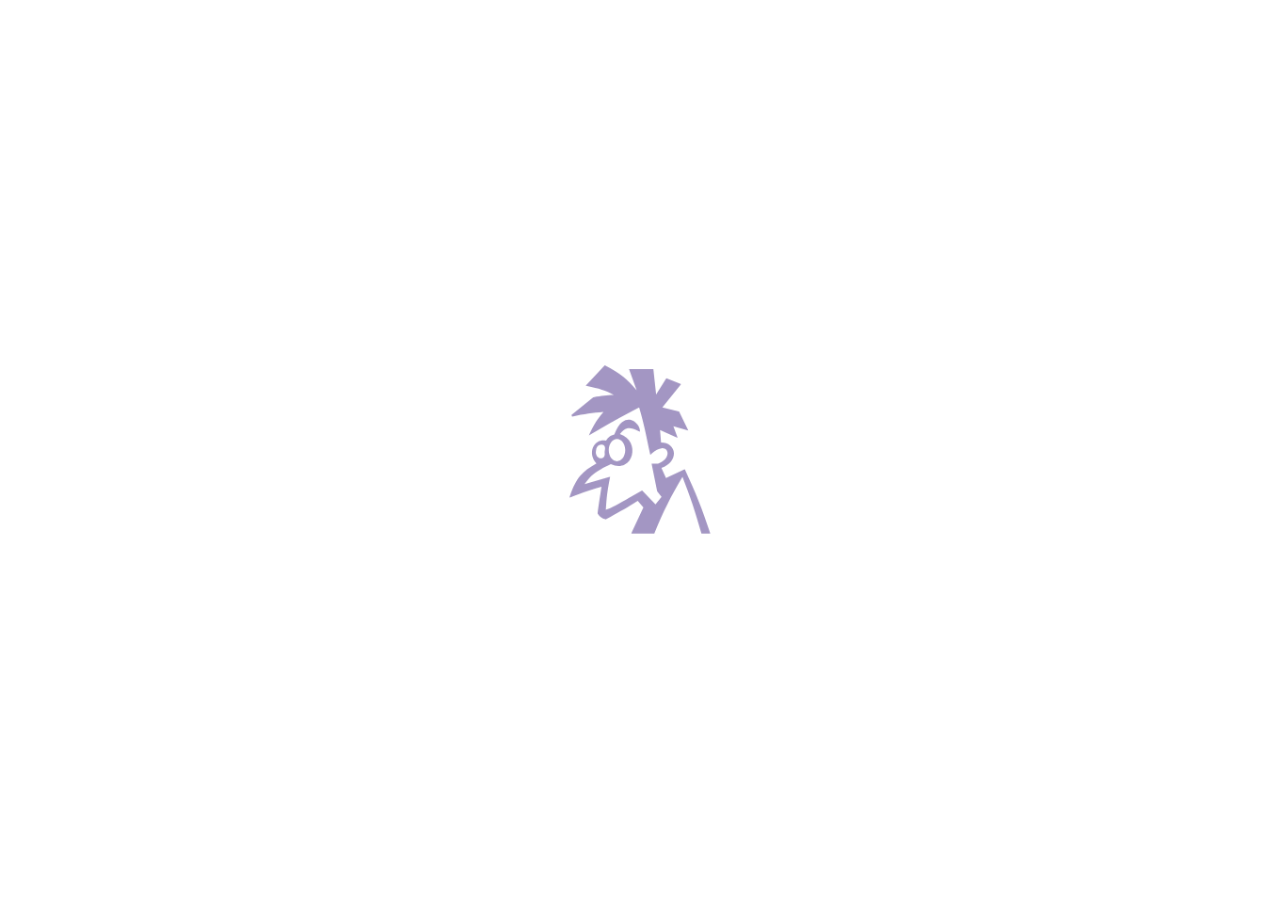
==== commit a6562d64: "Merge pull request #23 from toon-van-berkel/feat/task-lifecycle-integration Integrate task lifecycle" ====
--- a/frontend/index.html
+++ b/frontend/index.html
@@ -7,7 +7,16 @@
     <link rel="stylesheet" href="./css/base/icon.css">
     <link rel="stylesheet" href="./css/base/brand.css">
     <link rel="stylesheet" href="./css/components/nav.css">
-    <link rel="stylesheet" href="./css/base/home.css">
+    <!--
+        --- Team integration: Homepage ---
+        Original feature author: Nat
+        Source branch: feat/full-homepage
+        Original homepage feature preserved where compatible.
+        Integration by Toon van Berkel:
+        - adapted to the current development structure
+        - retained the current shared stylesheet/API structure
+    -->
+    <link rel="stylesheet" href="./css/style.css">
     <meta charset="UTF-8">
     <meta name="viewport" content="width=device-width, initial-scale=1.0">
 
@@ -21,26 +30,32 @@
     <h1>Hallo <span id="username"></span></h1>
     <a href="./index.html" class="brand">
         <img class="brand-icon" src="./assets/favicon.svg" alt="">
-        <p class="brand__title-container">
+        <span class="brand__title-container">
             <span class="brand__title-bold">Doofenshmirtz</span>
             <span class="brand__title-description">Clean control. Clear progress.</span>
-        </p>
+        </span>
     </a>
+
+    <!-- <a href="" class="header">
+        <div class="greeting">
+            <h1>Welkom, <?= $username ?? ''?></h1>
+        </div>
+    </a> -->
 
     <main>
         <div class="current-points">
-            <h2 id="current-points-user">
-                
+            <h2>
+                You have <span id="points-balance">0</span> points.
             </h2>
         </div>
 
         
         <section class="main-card"> 
-            <a href="my-quests.html">
+            <a href="tasks.html">
                 My Quests
             </a>
 
-            <a href="daily-quest.html">
+            <a href="tasks.html">
                 Daily Quest
             </a>
         </section>
@@ -53,14 +68,14 @@
 
     <nav>
         <a href="./index.html">
-            <span class="icon icon-home"></span>
+            <span class="icon icon-home-bg current"></span>
             Home
         </a>
         <a href="./tasks.html">
             <span class="icon icon-tasks"></span>
             Tasks
         </a>
-        <a href="./rewards.html">
+        <a href="./store.html">
             <span class="icon icon-present"></span>
             Rewards
         </a>
@@ -69,13 +84,14 @@
             Activity
         </a>
         <a href="./profile.html">
-            <span class="icon icon-profile-bg current"></span>
+            <span class="icon icon-profile"></span>
             Profile
         </a>
     </nav>
-    
+
     <!-- Script for backend API calls -->
     <script type="module" src="./js/components/loader.js"></script>
     <script type="module" src="./js/components/nav.js"></script>
     <script type="module" src="./js/pages/home.js"></script>
+    <script type="module" src="./js/pages/home.js"></script>
 </body>
--- a/frontend/css/base/colors.css
+++ b/frontend/css/base/colors.css
@@ -1,5 +1,5 @@
 :root {
-    --sidebar-width: 248px;
+    --sidebar-width: clamp(280px, 24vw, 400px);
     --sidebar-collapsed-width: 76px;
     --color-brand-primary: #796AAC;
     --color-brand-dark: #634D99;
--- a/frontend/css/components/nav.css
+++ b/frontend/css/components/nav.css
@@ -19,7 +19,6 @@
     backdrop-filter: blur(14px);
     z-index: 3;
 }
-
 nav > a {
     position: relative;
     min-width: 58px;
@@ -38,7 +37,6 @@
     border-radius: 14px;
     transition: color 180ms ease, background-color 180ms ease, transform 180ms ease;
 }
-
 nav > a > .icon {
     width: 26px;
     height: 26px;
@@ -78,20 +76,14 @@
         transition: padding-left 240ms cubic-bezier(0.22, 1, 0.36, 1);
     }
 
-    body:not(.auth-page) > .brand {
-        position: relative;
-        z-index: 11;
-        justify-content: flex-start;
-        padding: 28px 48px 12px;
-        padding-right: 58px;
-    }
-
+    body:not(.auth-page) > .brand,
     body.auth-page > .auth-card > .brand {
         position: fixed;
-        z-index: 11;
+        z-index: 13;
         top: 28px;
         left: 0;
         width: var(--sidebar-width);
+        background-color: rgba(255, 255, 255, 0.96);
         padding: 0 58px 0 18px;
         justify-content: flex-start;
     }
@@ -109,13 +101,7 @@
         gap: 8px;
         border-top: 0;
         border-right: 1px solid var(--color-border);
-        background: linear-gradient(
-            to bottom,
-            transparent 0,
-            transparent 96px,
-            rgba(255, 255, 255, 0.96) 96px,
-            rgba(255, 255, 255, 0.96) 100%
-        );
+        background: rgba(255, 255, 255, 0.96);
         backdrop-filter: none;
         box-shadow: 8px 0 28px rgba(39, 40, 68, 0.06);
         z-index: 12;
--- a/frontend/css/style.css
+++ b/frontend/css/style.css
@@ -0,0 +1,94 @@
+* {
+    font-family: inter, sans-serif;
+    margin: 0;
+    padding: 0;
+}
+
+h1, h2 {
+    color: #030303;
+}
+
+/* Nav bar */
+
+/* .header {
+    display: flex;
+    background-color: #FBFBFB;
+    text-decoration: none;
+    width: 100%;
+    height: 7.2vh;
+    flex-direction: row;
+    justify-content: space-between;
+    padding: 1.7vw 1.7vw;
+    position: sticky;
+    top: 0;
+    z-index: 999;
+    border-bottom: 3px solid #e2e5eb;
+} */
+
+.greeting, .greeting h1 {
+    display: flex;
+    flex: 1;
+    width: 50px;
+    align-items: center;
+}
+
+
+/* Main Sections  */
+
+main {
+    display: flex;
+    flex-direction: column;
+    justify-content: center;
+    align-items: center;
+    width: 100%;
+
+    padding: 0;
+    margin: 0;
+}
+
+.current-points {
+    display: flex;
+    justify-content: center;
+    align-items: center;
+}
+
+.main-card, .store-section {
+    display: flex;
+    flex-direction: column;
+    justify-content: center;
+    align-items: center;
+
+    width: 50%;
+    height: 50%;
+}
+
+.main-card a, .store-section a {
+    display: flex;
+    justify-content: center;
+    width: 100%;
+    height: 8vh;
+    margin-bottom: 0.25vh;
+    flex: 1;
+    background-color: #796AAC;
+    border: 2px solid #796AAC;
+    color: #fbfbfb;
+    text-decoration: none;
+    border-radius: 4px;
+}
+
+.main-card a:hover, .store-section a:hover {
+    color: #796AAC;
+}
+
+
+
+
+
+/* footer */
+
+footer {
+    display: flex;
+    flex-direction: row;
+    position: absolute;
+  
+}
